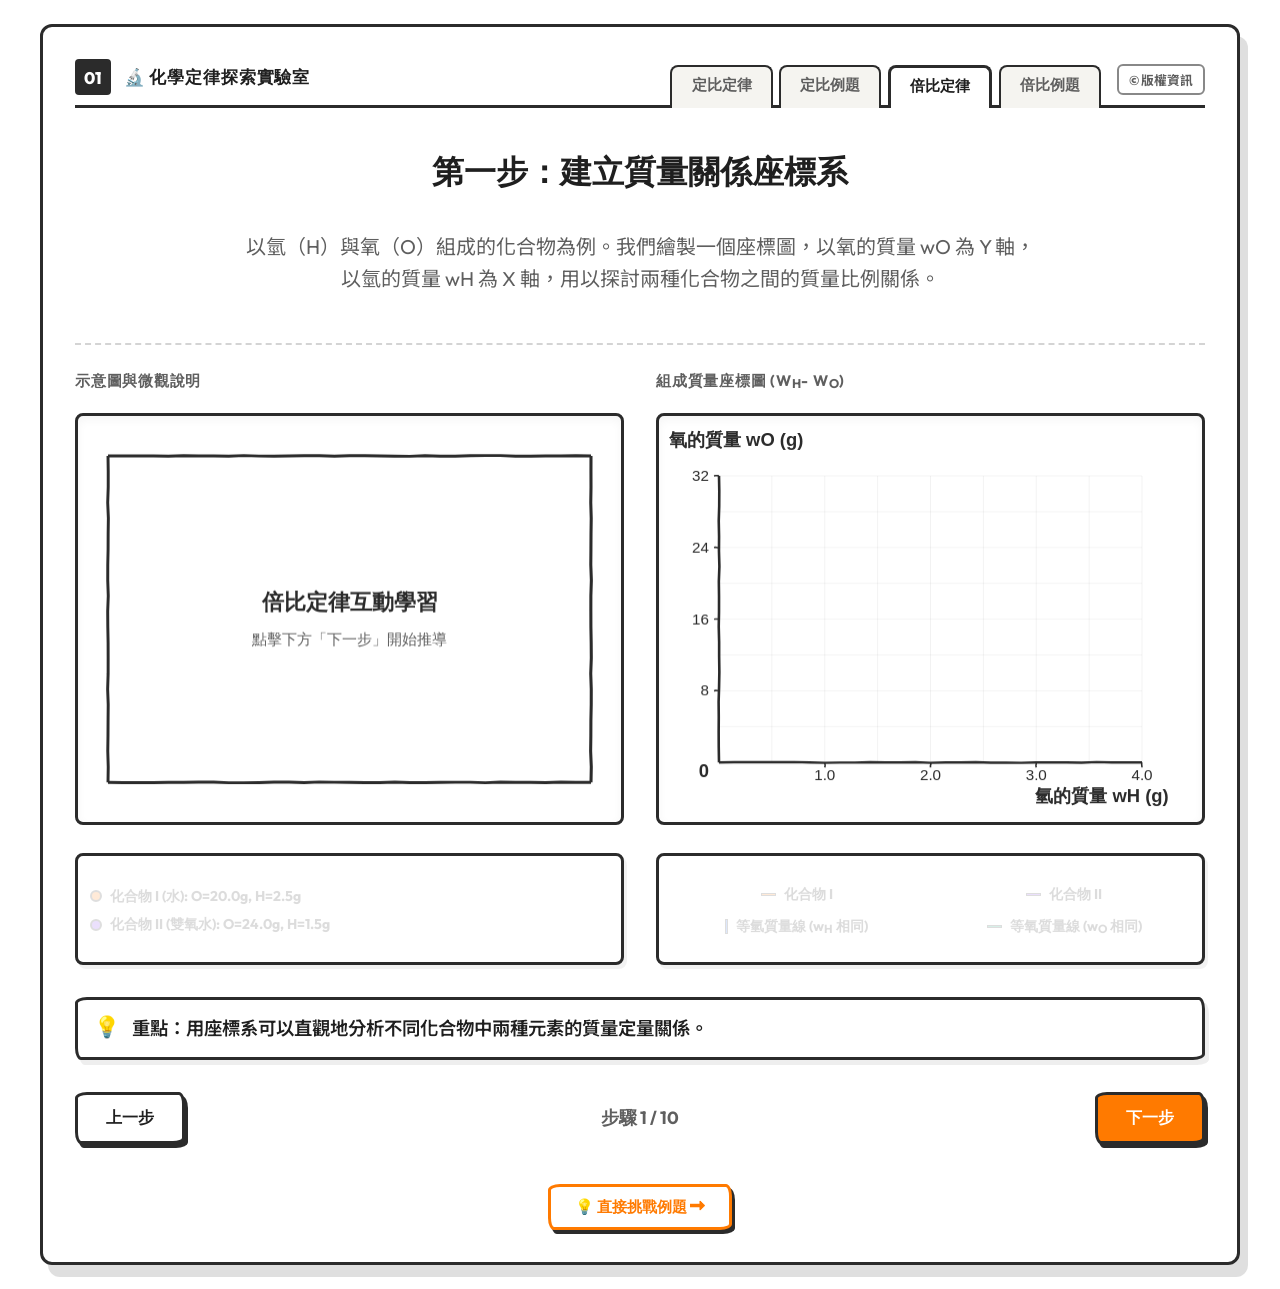
==== multiple_proportions.html @ a300436f "perf: restore deterministic asset caching" ====
<!DOCTYPE html>
<html lang="zh-TW">
<head>
    <meta charset="UTF-8">
    <meta name="viewport" content="width=device-width, initial-scale=1.0">
    <title>倍比定律互動動畫 - 3B1B 風格</title>
    <!-- Google Fonts -->
    <link rel="preconnect" href="https://fonts.googleapis.com">
    <link rel="preconnect" href="https://fonts.gstatic.com" crossorigin>
    <link href="https://fonts.googleapis.com/css2?family=EB+Garamond:ital,wght@0,400..800;1,400..800&family=Noto+Sans+TC:wght@300;400;500;700&family=Outfit:wght@300;400;600;700&display=swap" rel="stylesheet">
    <link rel="stylesheet" href="style.css?v=20260716_03">
    <style>
        /* Force body to prevent horizontal scrollbars and ensure centering */
        body {
            overflow-x: hidden !important;
        }
        /* Force asymmetrical wobbly borders to be perfectly symmetric and centered */
        .app-container {
            border-radius: 12px !important;
            margin: 0 auto !important;
        }
        /* Lock description card height footprint to prevent vertical layout shifts */
        .info-card p {
            min-height: 120px !important;
            display: flex !important;
            align-items: center !important;
            justify-content: center !important;
        }
        /* Force panels to be mathematically symmetric and equal in width/height */
        .animation-container {
            display: grid !important;
            grid-template-columns: calc(50% - 1rem) calc(50% - 1rem) !important;
            gap: 2rem !important;
            align-items: stretch !important;
        }
        @media (max-width: 1024px) {
            .animation-container {
                grid-template-columns: 1fr !important;
                gap: 1.5rem !important;
            }
        }
        /* Align content columns vertically with pixel-perfect bottom alignment */
        .panel-box {
            display: grid !important;
            grid-template-rows: auto 1fr auto !important;
            gap: 0.75rem !important;
            height: auto !important;
            min-width: 0 !important;
            min-height: 0 !important;
        }
        /* Prevent sub/sup tags from stretching the line-height of the panel labels */
        sub, sup {
            line-height: 0 !important;
            position: relative !important;
            vertical-align: baseline !important;
        }
        sub {
            bottom: -0.2em !important;
        }
        /* Lock panel-label heights to eliminate any sub-pixel misalignment from script subscripts */
        .panel-label {
            height: 24px !important;
            line-height: 24px !important;
            margin: 0 0 0.5rem 0 !important;
            padding: 0 !important;
            display: flex !important;
            align-items: center !important;
        }
        /* Ensure the canvas wrappers stretch exactly to their allocated grid heights */
        .canvas-wrapper {
            border-radius: 8px !important;
            height: auto !important;
            aspect-ratio: 4 / 3 !important;
            box-sizing: border-box !important;
        }
        .graph-legend-html {
            min-height: 112px !important;
            height: auto !important;
            box-sizing: border-box !important;
            align-content: center !important;
            border-radius: 8px !important;
            font-size: 0.88rem !important;
        }
    </style>
</head>
<body>
    <div class="app-container">
        <!-- SOIL style page number and course header -->
        <div class="soil-header">
            <div style="display: flex; align-items: center; gap: 0.8rem; padding-bottom: 0.6rem;">
                <div class="soil-page-num" id="soil-page-num">01</div>
                <div class="soil-section-info">
                    <span class="soil-course-label" style="font-size: 1.05rem; color: #1f1f1f; font-weight: 800;">🔬 化學定律探索實驗室</span>
                </div>
            </div>
            <div style="display: flex; align-items: flex-end; gap: 1rem;">
                <div class="soil-tabs">
                    <a href="index.html" class="soil-tab-btn">定比定律</a>
                    <a href="quiz.html?quiz=1&sub=1" class="soil-tab-btn">定比例題</a>
                    <a href="multiple_proportions.html" class="soil-tab-btn active">倍比定律</a>
                    <a href="multiple_proportions_explain.html?from=tab" class="soil-tab-btn">倍比例題</a>
                </div>
                <button onclick="showCopyrightModal()" style="cursor: pointer; border: 2px solid #888888; color: #5f5f5f; background: none; padding: 4px 10px; font-size: 0.8rem; border-radius: 6px; margin-bottom: 0.6rem; font-weight: bold; font-family: inherit;">© 版權資訊</button>
            </div>
        </div>

        <!-- Explanatory Header Area -->
        <div class="info-card">
            <h1 id="step-title">倍比定律探討</h1>
            <p id="step-desc">請點擊下方「下一步」開始探索化學中神奇的比例律。</p>
        </div>

        <!-- Two Canvas panels side by side -->
        <div class="animation-container">
            <!-- Left panel: chemical reaction animation / visual explanation -->
            <div class="panel-box left-panel">
                <div class="panel-label">示意圖與微觀說明</div>
                <div class="canvas-wrapper">
                    <canvas id="flaskCanvas"></canvas>
                </div>
                <div class="graph-legend-html" style="display: flex; flex-direction: column; align-items: flex-start; gap: 0.6rem; justify-content: center;">
                    <div class="legend-item" id="left-legend-item-1" style="white-space: nowrap;">
                        <span class="legend-dot" style="background-color: #ff7a00;"></span>
                        <span>化合物 I (水): O=20.0g, H=2.5g</span>
                    </div>
                    <div class="legend-item" id="left-legend-item-2" style="white-space: nowrap;">
                        <span class="legend-dot" style="background-color: #7c3aed;"></span>
                        <span>化合物 II (雙氧水): O=24.0g, H=1.5g</span>
                    </div>
                </div>
            </div>

            <!-- Right panel: math chart coordinate graph -->
            <div class="panel-box right-panel">
                <div class="panel-label">組成質量座標圖 (w<sub>H</sub> - w<sub>O</sub>)</div>
                <div class="canvas-wrapper">
                    <canvas id="graphCanvas"></canvas>
                </div>
                <div class="graph-legend-html">
                    <div class="legend-item" id="legend-item-1">
                        <span class="legend-line" style="background-color: #ff7a00; height: 3px; width: 15px; border-radius: 0;"></span>
                        <span>化合物 I</span>
                    </div>
                    <div class="legend-item" id="legend-item-2">
                        <span class="legend-line" style="background-color: #7c3aed; height: 3px; width: 15px; border-radius: 0;"></span>
                        <span>化合物 II</span>
                    </div>
                    <div class="legend-item" id="legend-item-3">
                        <span class="legend-line" style="background-color: #2563eb; height: 15px; width: 3px; border-radius: 0; transform: rotate(0deg);"></span>
                        <span>等氫質量線 (w<sub>H</sub> 相同)</span>
                    </div>
                    <div class="legend-item" id="legend-item-4">
                        <span class="legend-line" style="background-color: #059669; height: 3px; width: 15px; border-radius: 0;"></span>
                        <span>等氧質量線 (w<sub>O</sub> 相同)</span>
                    </div>
                </div>
            </div>
        </div>

        <!-- SOIL takeaway box -->
        <div class="soil-takeaway-box" id="soil-takeaway-box">
            <span class="takeaway-icon">💡</span>
            <span class="takeaway-text" id="takeaway-text">重點：利用座標系可以直觀地分析兩種元素之間的質量定量關係。</span>
        </div>

        <!-- Navigation controller -->
        <div class="nav-control-bar">
            <button class="nav-btn" id="btn-back" onclick="prevStep()">上一步</button>
            <div class="step-indicator" id="step-indicator">步驟 1 / 14</div>
            <button class="nav-btn btn-primary" id="btn-next" onclick="nextStep()">下一步</button>
        </div>

        <!-- Jump to quiz button -->
        <div style="display: flex; justify-content: center; margin-top: 1rem; width: 100%;">
            <a href="multiple_proportions_explain.html" class="nav-btn" style="text-decoration: none; border-color: #ff7a00; color: #ff7a00; font-weight: bold; width: auto; font-size: 0.95rem; padding: 0.6rem 1.5rem; background: #ffffff;">💡 直接挑戰例題 ➡</a>
        </div>
    </div>

    <script src="multiple_proportions.js?v=20260715_02"></script>

    <!-- 版權 Modal -->
    <div id="copyrightModal" style="display: none; position: fixed; top: 0; left: 0; width: 100%; height: 100%; background: rgba(0, 0, 0, 0.4); backdrop-filter: blur(4px); z-index: 9999; justify-content: center; align-items: center; padding: 1.5rem;">
        <div style="background: #ffffff; border: 3px solid #2b2b2b; border-radius: 16px; max-width: 550px; width: 100%; box-shadow: 6px 8px 0px rgba(43, 43, 43, 0.15); display: flex; flex-direction: column; overflow: hidden; font-family: 'Outfit', 'Noto Sans TC', sans-serif; animation: modalFadeIn 0.3s ease;">
            <!-- Modal Header -->
            <div style="background: #f9fafb; border-bottom: 2.5px solid #2b2b2b; padding: 1.2rem 1.5rem; display: flex; justify-content: space-between; align-items: center;">
                <strong style="font-size: 1.2rem; color: #1f1f1f; font-weight: bold;">版權與使用限制</strong>
                <button onclick="closeCopyrightModal()" style="background: none; border: none; font-size: 1.5rem; font-weight: bold; cursor: pointer; color: #5f5f5f; transition: color 0.2s;" onmouseover="this.style.color='#ef4444'" onmouseout="this.style.color='#5f5f5f'">&times;</button>
            </div>
            <!-- Modal Body -->
            <div style="padding: 1.5rem; max-height: 70vh; overflow-y: auto; line-height: 1.6; color: #374151; font-size: 0.95rem; text-align: left;">
                <h4 style="margin-top: 0; margin-bottom: 0.5rem; color: #1f1f1f; font-weight: bold;">關於本工具</h4>
                <p style="margin-bottom: 0.8rem; color: #5f5f5f;"><strong>化學基本定律虛擬實驗室 (Chemical Laws Virtual Lab)</strong> 由 <strong>超狂阿明 <img src="assets/logo.png" alt="logo" style="height: 20px; vertical-align: middle; margin-left: 3px; margin-right: 3px;">(CrazyRM)</strong> 開發與維護。</p>
                <p style="margin-bottom: 1.2rem; color: #5f5f5f;">🚀 <strong>更多互動模擬</strong>：歡迎探索超狂阿明開發的其他化學、理科科學互動模擬實驗室與專案。直通網址：<a href="https://bit.ly/crazyrm" target="_blank" style="color: #0284c7; text-decoration: none; font-weight: 500;">bit.ly/crazyrm</a></p>
                
                <h4 style="margin-bottom: 0.5rem; color: #1f1f1f; font-weight: bold;">版權與使用限制</h4>
                <p style="margin-bottom: 1rem; color: #5f5f5f;">© 2026 超狂阿明 <img src="assets/logo.png" alt="logo" style="height: 16px; vertical-align: middle; margin-left: 2px; margin-right: 2px;"> (CrazyRM)。本應用程式、介面設計、程式邏輯、教學內容與產出格式，除另有明確標示外，均保留所有權利。</p>
                <p style="margin-bottom: 1.2rem; color: #5f5f5f;">本工具提供教學、展示、研究與個人學習用途。未經作者書面同意，請勿重製、散布、改作、反向工程、移除作者資訊，或將本工具及其衍生內容用於商業服務、收費課程、出版品、機構部署或其他營利用途。</p>
                <p style="margin-bottom: 1.2rem; color: #5f5f5f;">若需商業授權、客製化開發、校園或機構導入，請先聯絡作者取得授權。</p>
                
                <h4 style="margin-bottom: 0.5rem; color: #1f1f1f; font-weight: bold;">聯絡與支持</h4>
                <ul style="list-style: none; padding-left: 0; margin-bottom: 0; color: #5f5f5f;">
                    <li style="margin-bottom: 0.4rem;">💬 <strong>Line 社群</strong>：<a href="https://bit.ly/crazyrmline" target="_blank" style="color: #0284c7; text-decoration: none; font-weight: 500;">https://bit.ly/crazyrmline</a></li>
                    <li style="margin-bottom: 0.4rem;">☕ <strong>Portaly 支持作者</strong>：<a href="https://portaly.cc/CrazyRM/support" target="_blank" style="color: #0284c7; text-decoration: none; font-weight: 500;">https://portaly.cc/CrazyRM/support</a></li>
                    <li style="margin-bottom: 0.4rem;">✉️ <strong>Email</strong>：<a href="mailto:crazyrm01@gmail.com" style="color: #0284c7; text-decoration: none; font-weight: 500;">crazyrm01@gmail.com</a></li>
                </ul>
            </div>
            <!-- Modal Footer -->
            <div style="background: #f9fafb; border-top: 1.5px dashed rgba(43,43,43,0.15); padding: 1rem 1.5rem; display: flex; justify-content: flex-end;">
                <button onclick="closeCopyrightModal()" style="background: #ffffff; border: 2px solid #2b2b2b; border-radius: 8px; padding: 0.5rem 1.2rem; font-family: inherit; font-weight: bold; cursor: pointer; transition: all 0.2s; box-shadow: 2px 2px 0px #2b2b2b;" onmouseover="this.style.transform='translate(-1px, -1px)'; this.style.boxShadow='3px 3px 0px #2b2b2b'" onmouseout="this.style.transform='none'; this.style.boxShadow='2px 2px 0px #2b2b2b'">關閉</button>
            </div>
        </div>
    </div>

    <style>
    @keyframes modalFadeIn {
        from { opacity: 0; transform: scale(0.95); }
        to { opacity: 1; transform: scale(1); }
    }
    </style>

    <script>
    function showCopyrightModal() {
        document.getElementById('copyrightModal').style.display = 'flex';
    }
    function closeCopyrightModal() {
        document.getElementById('copyrightModal').style.display = 'none';
    }
    // 點擊背景可關閉
    window.addEventListener('click', function(e) {
        const modal = document.getElementById('copyrightModal');
        if (modal && e.target === modal) {
            closeCopyrightModal();
        }
    });
    </script>
</body>
</html>
---- style.css ----
/* Theme Config - Light theme, EB Garamond serif font for math */
:root {
    --bg-color: #ffffff;         /* White */
    --panel-bg: rgba(255, 255, 255, 0.85);
    --border-color: #2b2b2b;     /* Charcoal gray */
    --text-primary: #1f1f1f;
    --text-secondary: #5f5f5f;
    
    --color-orange: #ff7a00;
    --color-gray-light: #cccccc;
    --color-gray-medium: #888888;
    --color-gray-dark: #444444;
    
    --font-heading: 'Outfit', sans-serif;
    --font-math: 'Outfit', 'Noto Sans TC', sans-serif;
    --font-ui: 'Outfit', 'Noto Sans TC', sans-serif;
}

* {
    box-sizing: border-box;
    margin: 0;
    padding: 0;
}

body {
    background-color: var(--bg-color);
    color: var(--text-primary);
    font-family: var(--font-ui);
    min-height: 100vh;
    display: flex;
    justify-content: center;
    align-items: flex-start;
    padding: 1.5rem;
}

/* Main Outer Container */
.app-container {
    width: 100%;
    max-width: 1200px;
    margin: 0 auto;
    background: var(--panel-bg);
    /* Hand-drawn sketchy border effect */
    border: 3px solid var(--border-color);
    border-radius: 255px 15px 225px 15px/15px 225px 15px 255px;
    box-shadow: 8px 12px 0px rgba(43, 43, 43, 0.15);
    padding: 2rem;
    display: flex;
    flex-direction: column;
    gap: 1.5rem;
}

/* Info & Script Cards */
.info-card {
    text-align: center;
    border-bottom: 2px dashed rgba(43, 43, 43, 0.2);
    padding-bottom: 1.25rem;
}

.info-card h1 {
    font-family: var(--font-heading);
    font-size: 2rem;
    font-weight: 800;
    color: var(--text-primary);
    margin-bottom: 0.5rem;
}

.info-card p {
    font-family: var(--font-math);
    font-size: 1.25rem;
    color: var(--text-secondary);
    line-height: 1.6;
    max-width: 800px;
    margin: 0 auto;
    min-height: 50px; /* Prevent layout shift during text changes */
}

/* Mass values display board */
.mass-board {
    display: flex;
    justify-content: center;
    flex-wrap: wrap;
    gap: 1.5rem;
    margin-top: 1rem;
    font-family: var(--font-math);
    font-size: 1.1rem;
    font-weight: 600;
    transition: opacity 0.5s ease;
}

.mass-item {
    border: 2px solid var(--border-color);
    border-radius: 12px 4px 10px 4px/4px 10px 4px 12px;
    padding: 0.4rem 0.8rem;
    background: #ffffff;
}

.text-coral { color: var(--text-primary); border-color: var(--color-gray-light); }
.text-teal { color: var(--text-primary); border-color: var(--color-gray-medium); }
.text-gold { color: var(--text-primary); border-color: var(--color-gray-dark); }

.mass-item.active {
    color: var(--color-orange) !important;
    border-color: var(--color-orange) !important;
    box-shadow: 0px 0px 8px rgba(255, 122, 0, 0.25);
}

/* Animation panels layout */
.animation-container {
    display: grid;
    grid-template-columns: 1fr 1fr;
    gap: 2rem;
}

@media (max-width: 1024px) {
    .animation-container {
        grid-template-columns: 1fr;
    }
}

.panel-box {
    display: flex;
    flex-direction: column;
    gap: 0.75rem;
    min-width: 0;
    min-height: 0;
}

.panel-label {
    font-family: var(--font-heading);
    font-size: 0.95rem;
    font-weight: 700;
    color: var(--text-secondary);
    text-transform: uppercase;
    letter-spacing: 0.05em;
}

.canvas-wrapper {
    width: 100%;
    aspect-ratio: 4 / 3;
    border: 3px solid var(--border-color);
    border-radius: 20px 10px 25px 8px/8px 25px 10px 20px;
    overflow: hidden;
    background: #ffffff;
    box-shadow: inset 0px 4px 10px rgba(0, 0, 0, 0.04);
}

.graph-legend-html {
    display: grid;
    grid-template-columns: 1fr 1fr;
    justify-items: center;
    gap: 0.8rem 1rem;
    margin-top: 1rem;
    padding: 0.75rem;
    border: 3px solid var(--border-color);
    border-radius: 12px 6px 12px 6px/6px 12px 6px 12px;
    background: #ffffff;
    font-family: var(--font-heading);
    font-size: 0.95rem;
    font-weight: 700;
    box-shadow: 3px 4px 0px rgba(0, 0, 0, 0.05);
    min-height: 112px;
}

.legend-item {
    display: flex;
    align-items: center;
    gap: 0.5rem;
    opacity: 0.15;
    transition: opacity 0.4s cubic-bezier(0.16, 1, 0.3, 1), transform 0.4s cubic-bezier(0.16, 1, 0.3, 1);
    transform: translateY(2px);
}

.legend-item.visible {
    opacity: 1;
    transform: translateY(0);
}

.legend-dot {
    display: inline-block;
    width: 12px;
    height: 12px;
    border-radius: 50%;
    border: 2px solid var(--border-color);
    flex-shrink: 0;
}

.legend-line {
    display: inline-block;
    width: 22px;
    height: 5px;
    border-radius: 2px;
    border: 1.5px solid var(--border-color);
    flex-shrink: 0;
}

canvas {
    max-width: 100%;
    max-height: 100%;
    display: block;
}

/* Nav controller buttons */
.nav-control-bar {
    display: flex;
    justify-content: space-between;
    align-items: center;
    margin-top: 0.5rem;
}

.nav-btn {
    display: inline-flex;
    align-items: center;
    justify-content: center;
    background: #ffffff;
    border: 3px solid var(--border-color);
    border-radius: 12px 6px 12px 6px/6px 12px 6px 12px;
    padding: 0.75rem 1.75rem;
    font-family: var(--font-heading);
    font-size: 1rem;
    font-weight: 700;
    color: var(--text-primary);
    cursor: pointer;
    box-shadow: 3px 4px 0px var(--border-color);
    transition: all 0.2s ease;
}

.nav-btn:hover {
    transform: translate(-1px, -2px);
    box-shadow: 4px 6px 0px var(--border-color);
}

.nav-btn:active {
    transform: translate(2px, 2px);
    box-shadow: 0px 0px 0px var(--border-color);
}

.nav-btn:disabled {
    opacity: 0.4;
    cursor: not-allowed;
    transform: none;
    box-shadow: 2px 2px 0px var(--border-color);
}

}

.nav-btn.highlight-btn {
    background: #ff7a00 !important;
    color: #ffffff !important;
    border-color: #2b2b2b !important;
    box-shadow: 3px 4px 0px #2b2b2b !important;
    animation: buttonWiggle 2.5s infinite ease-in-out;
}

.nav-btn.highlight-btn:hover {
    background: #e66e00 !important;
    transform: translate(-1px, -2px) !important;
    box-shadow: 4px 6px 0px #2b2b2b !important;
    animation: none !important;
}

@keyframes buttonWiggle {
    0%, 90%, 100% {
        transform: rotate(0deg) scale(1);
    }
    92% {
        transform: rotate(-3deg) scale(1.02);
    }
    94% {
        transform: rotate(3deg) scale(1.02);
    }
    96% {
        transform: rotate(-2deg) scale(1.02);
    }
    98% {
        transform: rotate(2deg) scale(1.02);
    }
}

.btn-primary {
    background: var(--color-orange);
    color: #ffffff;
    border-color: var(--border-color);
    box-shadow: 3px 4px 0px var(--border-color);
}

.btn-primary:hover {
    background: #e06c00;
    box-shadow: 4px 6px 0px var(--border-color);
}

.step-indicator {
    font-family: var(--font-heading);
    font-weight: 700;
    font-size: 1.1rem;
    color: var(--text-secondary);
}

/* Animation utilities */
.hidden {
    opacity: 0;
    pointer-events: none;
}

/* SOIL Layout Styles */
.soil-header {
    display: flex;
    align-items: flex-end; /* 底部對齊以與 tab 咬合 */
    justify-content: space-between;
    width: 100%;
    border-bottom: 3px solid var(--border-color);
    padding-bottom: 0px;
    margin-bottom: 1.2rem;
    align-self: stretch;
}

/* SOIL Tabs & Tab Buttons */
.soil-tabs {
    display: flex;
    gap: 0.4rem;
    position: relative;
    bottom: -3px; /* 貼齊底部線 */
    z-index: 5;
}

.soil-tab-btn {
    text-decoration: none !important;
    font-family: var(--font-heading);
    font-weight: 700;
    font-size: 0.95rem;
    padding: 0.5rem 1.2rem;
    border: 2px solid var(--border-color);
    border-bottom: none;
    background: #f5f4f0;
    color: var(--text-secondary);
    border-radius: 8px 8px 0 0;
    transition: all 0.15s ease;
    cursor: pointer;
    white-space: nowrap;
}

.soil-tab-btn:hover {
    background: #ffffff !important;
    color: var(--text-primary) !important;
    text-decoration: none !important;
}

.soil-tab-btn.active {
    background: #ffffff !important;
    color: var(--text-primary) !important;
    text-decoration: none !important;
    border-width: 3px;
    border-color: var(--border-color);
    padding-bottom: calc(0.5rem + 3px); /* 覆蓋下方的邊框線 */
    z-index: 10;
}

.soil-page-num {
    background-color: var(--border-color);
    color: #ffffff;
    font-family: var(--font-heading);
    font-size: 1.05rem; /* 微調字型大小，讓中文不擁擠 */
    font-weight: 800;
    min-width: 2.25rem; /* 改為 min-width 自適應 */
    height: 2.25rem;
    padding: 0 0.5rem; /* 加 padding，兩字中文時向兩邊拉伸 */
    display: flex;
    align-items: center;
    justify-content: center;
    border-radius: 4px;
    white-space: nowrap; /* 防止折行 */
}

.soil-section-info {
    display: flex;
    flex-direction: column;
    gap: 0.1rem;
}

.soil-course-label {
    font-family: var(--font-heading);
    font-size: 0.9rem;
    font-weight: 700;
    color: var(--text-secondary);
    letter-spacing: 0.05em;
}

.soil-orange-line {
    width: 2.5rem;
    height: 3px;
    background-color: var(--color-orange);
    border-radius: 2px;
}

.soil-takeaway-box {
    display: flex;
    align-items: flex-start;
    gap: 0.75rem;
    border: 3px solid var(--border-color);
    border-radius: 12px 6px 12px 6px/6px 12px 6px 12px;
    padding: 1rem;
    background: #ffffff;
    font-family: var(--font-math);
    font-size: 1.15rem;
    font-weight: 600;
    color: var(--text-primary);
    box-shadow: 4px 5px 0px rgba(43, 43, 43, 0.08);
    transition: all 0.3s ease;
    margin-top: 0.5rem;
}

.takeaway-icon {
    font-size: 1.3rem;
    line-height: 1;
}

.takeaway-text {
    line-height: 1.4;
}

/* Page Navigation Link */
.nav-page-link {
    margin-left: auto;
    font-family: var(--font-heading);
    font-size: 0.95rem;
    font-weight: 700;
    color: var(--color-orange);
    text-decoration: none;
    border: 2px solid var(--border-color);
    padding: 0.4rem 0.8rem;
    border-radius: 8px;
    background: #ffffff;
    box-shadow: 2px 2px 0px rgba(0, 0, 0, 0.15);
    transition: all 0.2s ease;
}
.nav-page-link:hover {
    background: var(--bg-color);
    transform: translate(-1px, -1px);
    box-shadow: 3px 3px 0px rgba(0, 0, 0, 0.15);
}

@media (max-width: 1024px) {
    .panel-box {
        height: auto !important;
    }
    
    /* 頁面 Header RWD 自動調整，避免與右側按鈕擠壓 */
    .soil-header {
        flex-direction: column;
        align-items: flex-start;
        gap: 0.8rem;
        width: 100%;
    }
    
    .soil-header > div:last-child {
        margin-left: 0 !important;
        width: 100%;
        flex-wrap: wrap; /* 窄螢幕下自動換行 */
        justify-content: flex-start;
        gap: 0.5rem;
    }

    .nav-page-link, .soil-header button {
        margin-left: 0 !important;
    }
}

@media (max-width: 480px) {
    body {
        padding: 0.5rem; /* 減少 body padding，擴展可用空間 */
    }
    
    .app-container {
        padding: 1rem; /* 減小容器 padding，防止手機超模 */
        border-radius: 12px;
        gap: 1rem;
    }

    .info-card h1 {
        font-size: 1.5rem; /* 手機端標題微調小 */
    }
    
    .info-card p {
        font-size: 1.05rem;
    }
    
    .nav-btn {
        padding: 0.6rem 1.2rem;
        font-size: 0.9rem;
    }
}
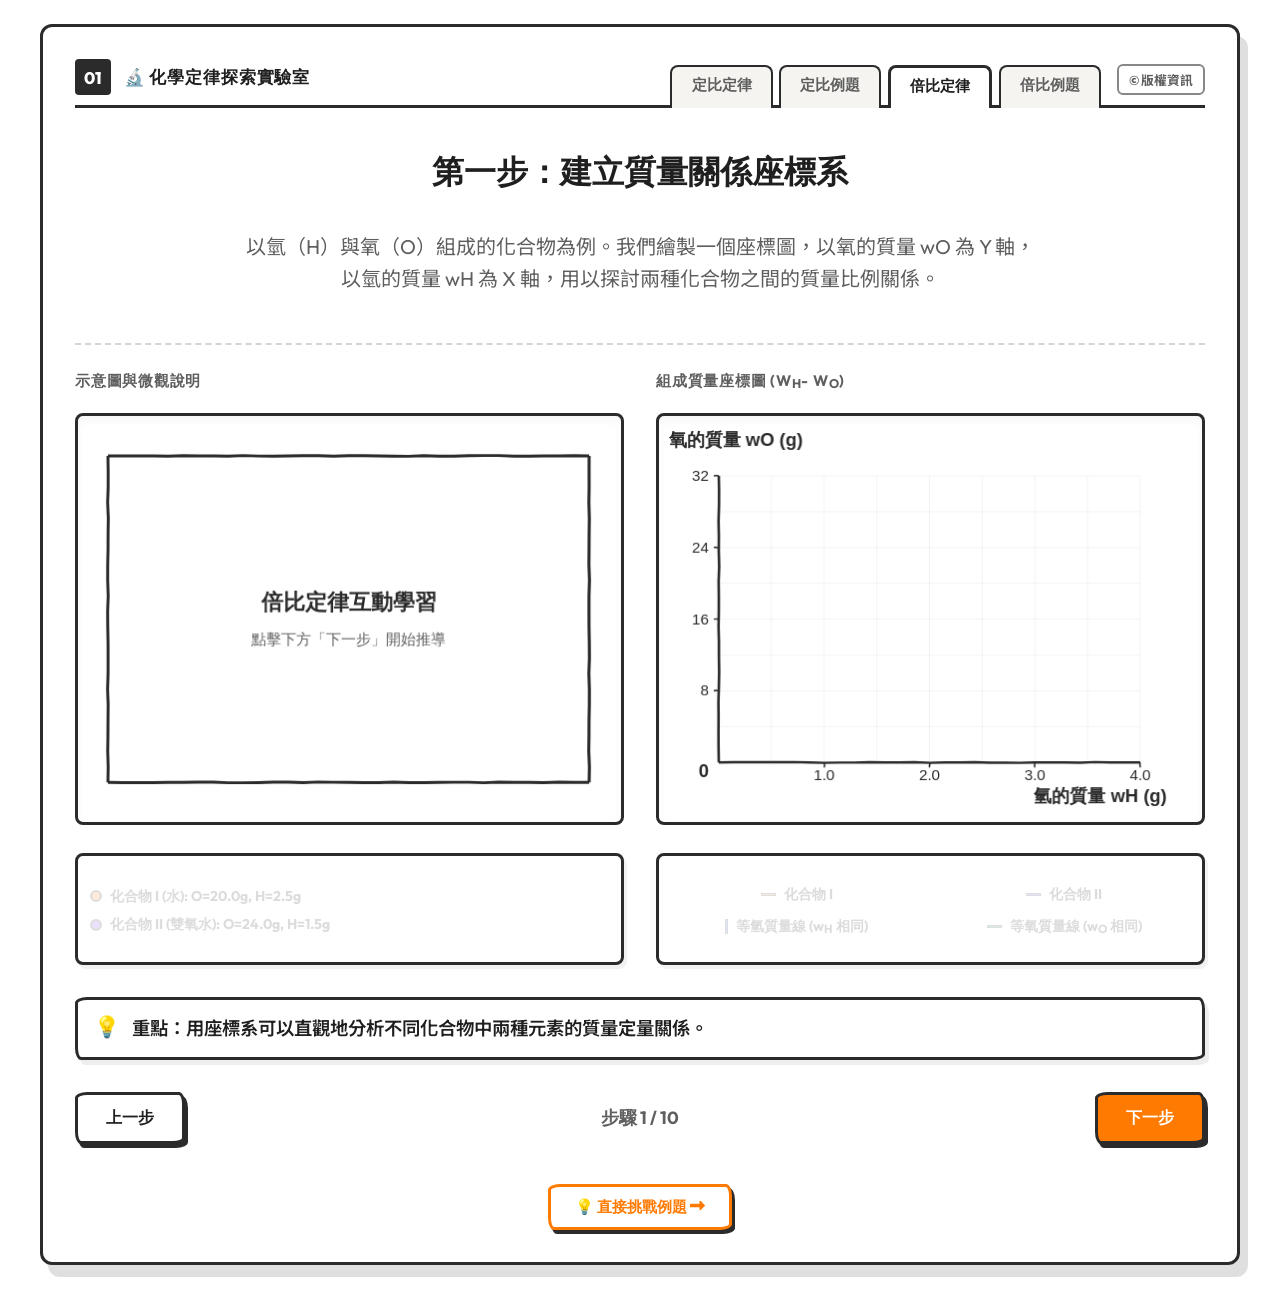
==== commit 791d7a3b: "fix: add compact mobile canvas layouts" ====
--- a/multiple_proportions.html
+++ b/multiple_proportions.html
@@ -81,6 +81,15 @@
             border-radius: 8px !important;
             font-size: 0.88rem !important;
         }
+        @media (max-width: 480px) {
+            .canvas-wrapper {
+                aspect-ratio: 1 / 1 !important;
+            }
+            .canvas-wrapper canvas {
+                width: 100% !important;
+                height: auto !important;
+            }
+        }
     </style>
 </head>
 <body>
@@ -176,7 +185,8 @@
         </div>
     </div>
 
-    <script src="multiple_proportions.js?v=20260715_02"></script>
+    <script src="canvas-responsive.js?v=20260717_01"></script>
+    <script src="multiple_proportions.js?v=20260717_01"></script>
 
     <!-- 版權 Modal -->
     <div id="copyrightModal" style="display: none; position: fixed; top: 0; left: 0; width: 100%; height: 100%; background: rgba(0, 0, 0, 0.4); backdrop-filter: blur(4px); z-index: 9999; justify-content: center; align-items: center; padding: 1.5rem;">
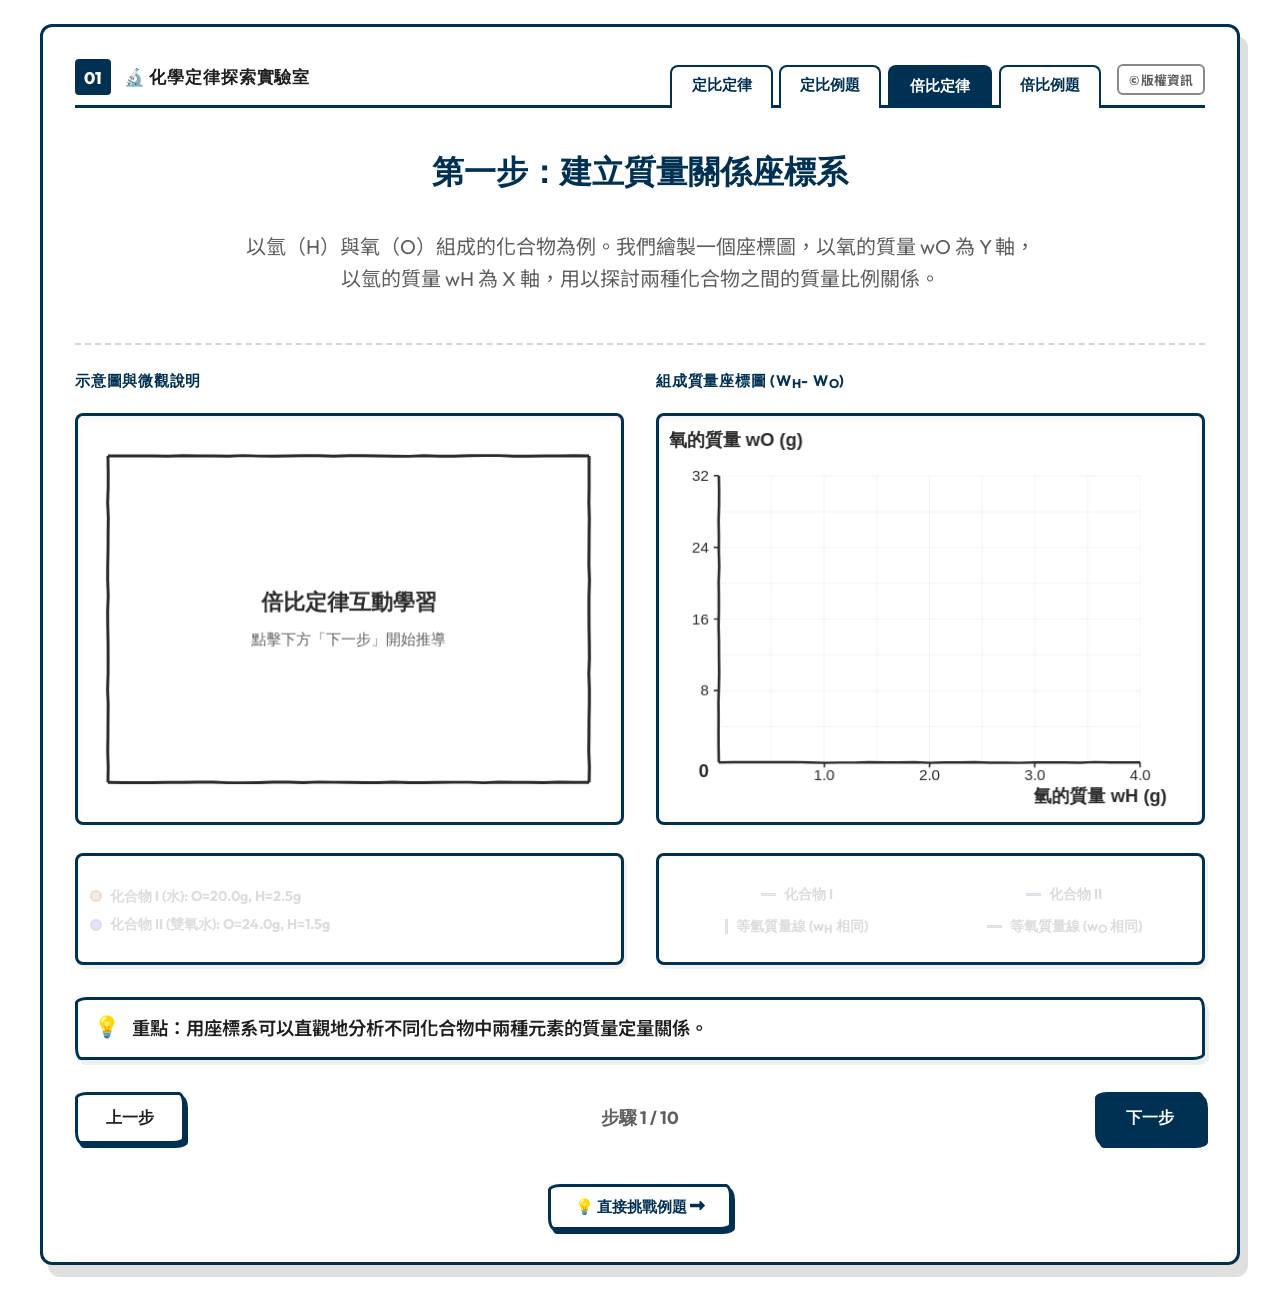
==== commit 49bdd70e: "feat: apply Prussian blue to interface controls" ====
--- a/multiple_proportions.html
+++ b/multiple_proportions.html
@@ -8,7 +8,7 @@
     <link rel="preconnect" href="https://fonts.googleapis.com">
     <link rel="preconnect" href="https://fonts.gstatic.com" crossorigin>
     <link href="https://fonts.googleapis.com/css2?family=EB+Garamond:ital,wght@0,400..800;1,400..800&family=Noto+Sans+TC:wght@300;400;500;700&family=Outfit:wght@300;400;600;700&display=swap" rel="stylesheet">
-    <link rel="stylesheet" href="style.css?v=20260716_03">
+    <link rel="stylesheet" href="style.css?v=20260718_02">
     <style>
         /* Force body to prevent horizontal scrollbars and ensure centering */
         body {
@@ -29,11 +29,11 @@
         /* Force panels to be mathematically symmetric and equal in width/height */
         .animation-container {
             display: grid !important;
-            grid-template-columns: calc(50% - 1rem) calc(50% - 1rem) !important;
+            grid-template-columns: minmax(0, 1fr) minmax(0, 1fr) !important;
             gap: 2rem !important;
             align-items: stretch !important;
         }
-        @media (max-width: 1024px) {
+        @media (max-width: 820px) {
             .animation-container {
                 grid-template-columns: 1fr !important;
                 gap: 1.5rem !important;
@@ -115,8 +115,8 @@
 
         <!-- Explanatory Header Area -->
         <div class="info-card">
-            <h1 id="step-title">倍比定律探討</h1>
-            <p id="step-desc">請點擊下方「下一步」開始探索化學中神奇的比例律。</p>
+            <h1 id="step-title">第一步：建立質量關係座標系</h1>
+            <p id="step-desc">以氫（H）與氧（O）組成的化合物為例。我們繪製一個座標圖，以氧的質量 wO 為 Y 軸，以氫的質量 wH 為 X 軸，用以探討兩種化合物之間的質量比例關係。</p>
         </div>
 
         <!-- Two Canvas panels side by side -->
@@ -181,12 +181,12 @@
 
         <!-- Jump to quiz button -->
         <div style="display: flex; justify-content: center; margin-top: 1rem; width: 100%;">
-            <a href="multiple_proportions_explain.html" class="nav-btn" style="text-decoration: none; border-color: #ff7a00; color: #ff7a00; font-weight: bold; width: auto; font-size: 0.95rem; padding: 0.6rem 1.5rem; background: #ffffff;">💡 直接挑戰例題 ➡</a>
+            <a href="multiple_proportions_explain.html" class="nav-btn" style="text-decoration: none; border-color: var(--theme-primary); color: var(--theme-primary); font-weight: bold; width: auto; font-size: 0.95rem; padding: 0.6rem 1.5rem; background: #ffffff;">💡 直接挑戰例題 ➡</a>
         </div>
     </div>
 
-    <script src="canvas-responsive.js?v=20260717_01"></script>
-    <script src="multiple_proportions.js?v=20260717_01"></script>
+    <script src="canvas-responsive.js?v=20260718_01"></script>
+    <script src="multiple_proportions.js?v=20260718_01"></script>
 
     <!-- 版權 Modal -->
     <div id="copyrightModal" style="display: none; position: fixed; top: 0; left: 0; width: 100%; height: 100%; background: rgba(0, 0, 0, 0.4); backdrop-filter: blur(4px); z-index: 9999; justify-content: center; align-items: center; padding: 1.5rem;">
--- a/style.css
+++ b/style.css
@@ -1,16 +1,22 @@
 /* Theme Config - Light theme, EB Garamond serif font for math */
 :root {
-    --bg-color: #ffffff;         /* White */
+    --theme-primary: #003153;
+    --theme-primary-hover: #174a6b;
+    --theme-primary-soft: #eaf1f5;
+    --theme-on-primary: #ffffff;
+
+    --bg-color: #ffffff;
     --panel-bg: rgba(255, 255, 255, 0.85);
-    --border-color: #2b2b2b;     /* Charcoal gray */
+    --border-color: var(--theme-primary);
+    --border-neutral: #2b2b2b;
     --text-primary: #1f1f1f;
     --text-secondary: #5f5f5f;
-    
+
     --color-orange: #ff7a00;
     --color-gray-light: #cccccc;
     --color-gray-medium: #888888;
     --color-gray-dark: #444444;
-    
+
     --font-heading: 'Outfit', sans-serif;
     --font-math: 'Outfit', 'Noto Sans TC', sans-serif;
     --font-ui: 'Outfit', 'Noto Sans TC', sans-serif;
@@ -60,7 +66,7 @@
     font-family: var(--font-heading);
     font-size: 2rem;
     font-weight: 800;
-    color: var(--text-primary);
+    color: var(--theme-primary, #003153);
     margin-bottom: 0.5rem;
 }
 
@@ -99,9 +105,9 @@
 .text-gold { color: var(--text-primary); border-color: var(--color-gray-dark); }
 
 .mass-item.active {
-    color: var(--color-orange) !important;
-    border-color: var(--color-orange) !important;
-    box-shadow: 0px 0px 8px rgba(255, 122, 0, 0.25);
+    color: var(--theme-primary, #003153) !important;
+    border-color: var(--theme-primary, #003153) !important;
+    box-shadow: 0 0 8px rgba(0, 49, 83, 0.25);
 }
 
 /* Animation panels layout */
@@ -129,7 +135,7 @@
     font-family: var(--font-heading);
     font-size: 0.95rem;
     font-weight: 700;
-    color: var(--text-secondary);
+    color: var(--theme-primary, #003153);
     text-transform: uppercase;
     letter-spacing: 0.05em;
 }
@@ -180,7 +186,7 @@
     width: 12px;
     height: 12px;
     border-radius: 50%;
-    border: 2px solid var(--border-color);
+    border: 2px solid var(--border-neutral, #2b2b2b);
     flex-shrink: 0;
 }
 
@@ -189,7 +195,7 @@
     width: 22px;
     height: 5px;
     border-radius: 2px;
-    border: 1.5px solid var(--border-color);
+    border: 1.5px solid var(--border-neutral, #2b2b2b);
     flex-shrink: 0;
 }
 
@@ -238,21 +244,22 @@
     opacity: 0.4;
     cursor: not-allowed;
     transform: none;
-    box-shadow: 2px 2px 0px var(--border-color);
+    border-color: var(--border-neutral, #2b2b2b);
+    box-shadow: 2px 2px 0px var(--border-neutral, #2b2b2b);
 }
 
 }
 
 .nav-btn.highlight-btn {
-    background: #ff7a00 !important;
-    color: #ffffff !important;
+    background: var(--theme-primary, #003153) !important;
+    color: var(--theme-on-primary, #ffffff) !important;
     border-color: #2b2b2b !important;
     box-shadow: 3px 4px 0px #2b2b2b !important;
     animation: buttonWiggle 2.5s infinite ease-in-out;
 }
 
 .nav-btn.highlight-btn:hover {
-    background: #e66e00 !important;
+    background: var(--theme-primary-hover, #174a6b) !important;
     transform: translate(-1px, -2px) !important;
     box-shadow: 4px 6px 0px #2b2b2b !important;
     animation: none !important;
@@ -277,14 +284,14 @@
 }
 
 .btn-primary {
-    background: var(--color-orange);
-    color: #ffffff;
+    background: var(--theme-primary, #003153) !important;
+    color: var(--theme-on-primary, #ffffff) !important;
     border-color: var(--border-color);
     box-shadow: 3px 4px 0px var(--border-color);
 }
 
 .btn-primary:hover {
-    background: #e06c00;
+    background: var(--theme-primary-hover, #174a6b) !important;
     box-shadow: 4px 6px 0px var(--border-color);
 }
 
@@ -328,10 +335,10 @@
     font-weight: 700;
     font-size: 0.95rem;
     padding: 0.5rem 1.2rem;
-    border: 2px solid var(--border-color);
+    border: 2px solid var(--theme-primary, #003153);
     border-bottom: none;
-    background: #f5f4f0;
-    color: var(--text-secondary);
+    background: #ffffff;
+    color: var(--theme-primary, #003153);
     border-radius: 8px 8px 0 0;
     transition: all 0.15s ease;
     cursor: pointer;
@@ -339,23 +346,23 @@
 }
 
 .soil-tab-btn:hover {
-    background: #ffffff !important;
-    color: var(--text-primary) !important;
+    background: var(--theme-primary-soft, #eaf1f5) !important;
+    color: var(--theme-primary, #003153) !important;
     text-decoration: none !important;
 }
 
 .soil-tab-btn.active {
-    background: #ffffff !important;
-    color: var(--text-primary) !important;
+    background: var(--theme-primary, #003153) !important;
+    color: var(--theme-on-primary, #ffffff) !important;
     text-decoration: none !important;
     border-width: 3px;
-    border-color: var(--border-color);
+    border-color: var(--theme-primary, #003153);
     padding-bottom: calc(0.5rem + 3px); /* 覆蓋下方的邊框線 */
     z-index: 10;
 }
 
 .soil-page-num {
-    background-color: var(--border-color);
+    background-color: var(--theme-primary, #003153);
     color: #ffffff;
     font-family: var(--font-heading);
     font-size: 1.05rem; /* 微調字型大小，讓中文不擁擠 */
@@ -387,7 +394,7 @@
 .soil-orange-line {
     width: 2.5rem;
     height: 3px;
-    background-color: var(--color-orange);
+    background-color: var(--theme-primary, #003153);
     border-radius: 2px;
 }
 
@@ -423,9 +430,9 @@
     font-family: var(--font-heading);
     font-size: 0.95rem;
     font-weight: 700;
-    color: var(--color-orange);
+    color: var(--theme-primary, #003153);
     text-decoration: none;
-    border: 2px solid var(--border-color);
+    border: 2px solid var(--theme-primary, #003153);
     padding: 0.4rem 0.8rem;
     border-radius: 8px;
     background: #ffffff;
@@ -433,7 +440,7 @@
     transition: all 0.2s ease;
 }
 .nav-page-link:hover {
-    background: var(--bg-color);
+    background: var(--theme-primary-soft, #eaf1f5);
     transform: translate(-1px, -1px);
     box-shadow: 3px 3px 0px rgba(0, 0, 0, 0.15);
 }
@@ -475,6 +482,37 @@
         gap: 1rem;
     }
 
+    .soil-header > div:last-child {
+        display: grid !important;
+        grid-template-columns: minmax(0, 1fr);
+        width: 100%;
+    }
+
+    .soil-tabs {
+        display: grid;
+        grid-template-columns: repeat(2, minmax(0, 1fr));
+        width: 100%;
+        bottom: 0;
+    }
+
+    .soil-tab-btn {
+        min-width: 0;
+        padding: 0.55rem 0.5rem;
+        border-bottom: 2px solid var(--border-color);
+        border-radius: 8px;
+        text-align: center;
+    }
+
+    .soil-tab-btn.active {
+        padding: 0.55rem 0.5rem;
+        border-bottom: 3px solid var(--border-color);
+    }
+
+    .soil-header button {
+        justify-self: start;
+        margin-bottom: 0 !important;
+    }
+
     .info-card h1 {
         font-size: 1.5rem; /* 手機端標題微調小 */
     }
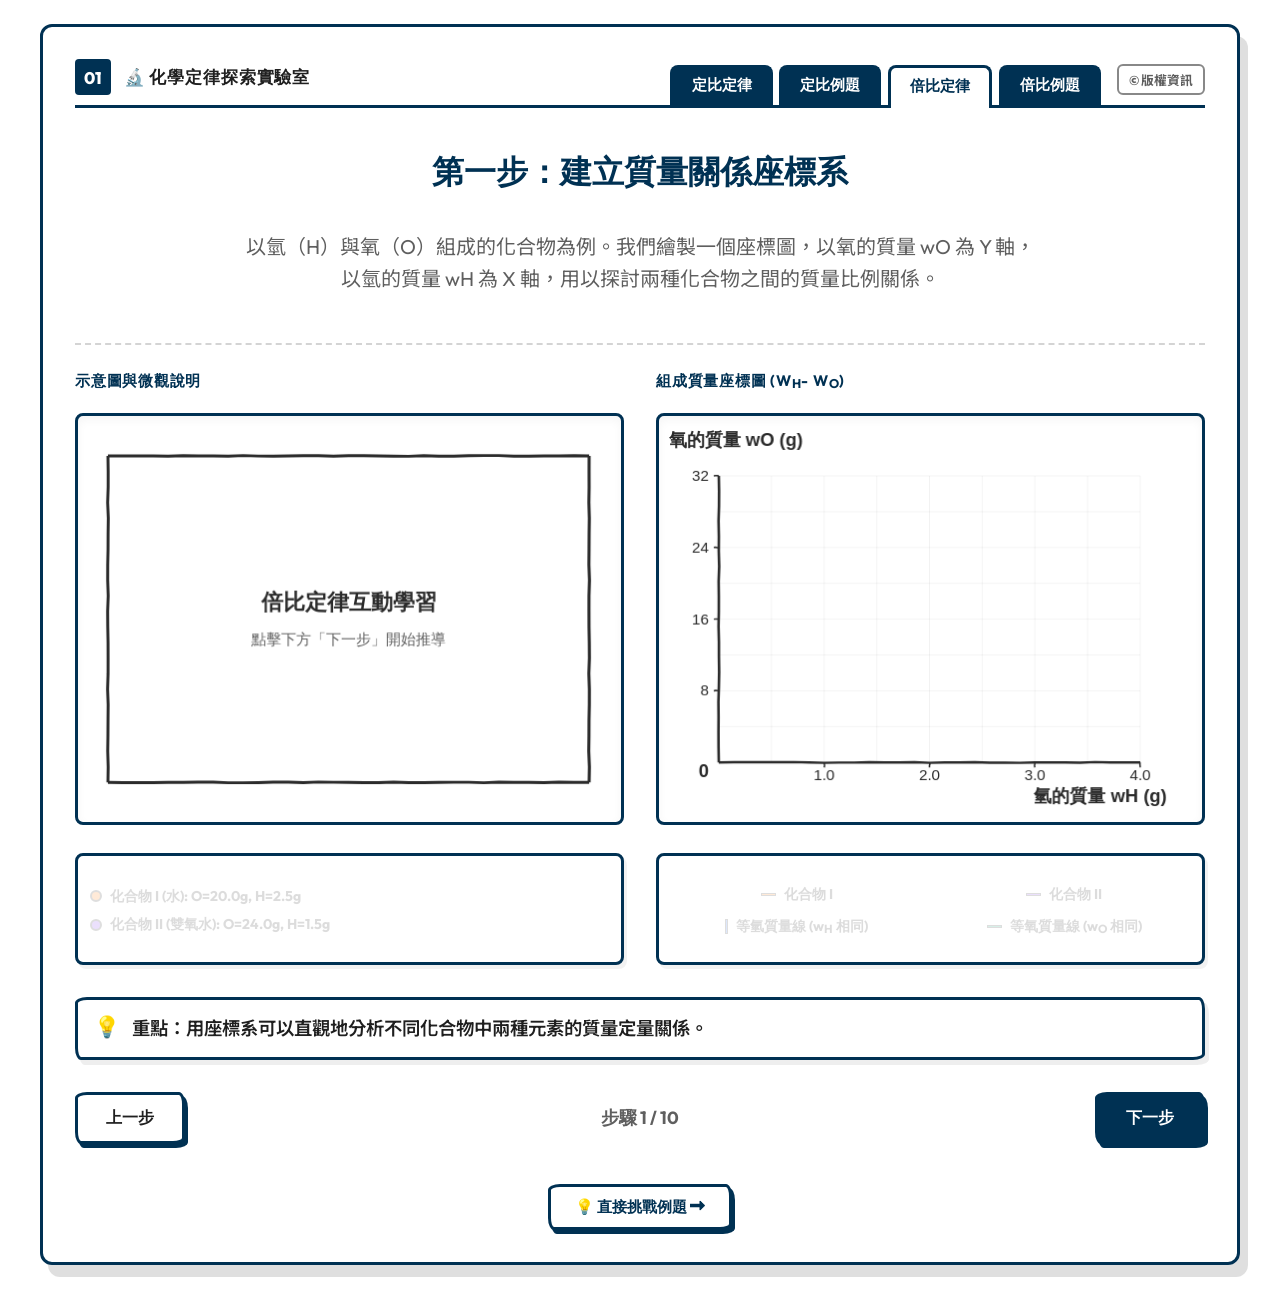
==== commit 4f33be43: "fix: clarify current tab and challenge badges" ====
--- a/multiple_proportions.html
+++ b/multiple_proportions.html
@@ -8,7 +8,7 @@
     <link rel="preconnect" href="https://fonts.googleapis.com">
     <link rel="preconnect" href="https://fonts.gstatic.com" crossorigin>
     <link href="https://fonts.googleapis.com/css2?family=EB+Garamond:ital,wght@0,400..800;1,400..800&family=Noto+Sans+TC:wght@300;400;500;700&family=Outfit:wght@300;400;600;700&display=swap" rel="stylesheet">
-    <link rel="stylesheet" href="style.css?v=20260718_02">
+    <link rel="stylesheet" href="style.css?v=20260718_04">
     <style>
         /* Force body to prevent horizontal scrollbars and ensure centering */
         body {
@@ -190,9 +190,9 @@
 
     <!-- 版權 Modal -->
     <div id="copyrightModal" style="display: none; position: fixed; top: 0; left: 0; width: 100%; height: 100%; background: rgba(0, 0, 0, 0.4); backdrop-filter: blur(4px); z-index: 9999; justify-content: center; align-items: center; padding: 1.5rem;">
-        <div style="background: #ffffff; border: 3px solid #2b2b2b; border-radius: 16px; max-width: 550px; width: 100%; box-shadow: 6px 8px 0px rgba(43, 43, 43, 0.15); display: flex; flex-direction: column; overflow: hidden; font-family: 'Outfit', 'Noto Sans TC', sans-serif; animation: modalFadeIn 0.3s ease;">
+        <div style="background: #ffffff; border: 3px solid var(--border-color); border-radius: 16px; max-width: 550px; width: 100%; box-shadow: 6px 8px 0px rgba(43, 43, 43, 0.15); display: flex; flex-direction: column; overflow: hidden; font-family: 'Outfit', 'Noto Sans TC', sans-serif; animation: modalFadeIn 0.3s ease;">
             <!-- Modal Header -->
-            <div style="background: #f9fafb; border-bottom: 2.5px solid #2b2b2b; padding: 1.2rem 1.5rem; display: flex; justify-content: space-between; align-items: center;">
+            <div style="background: #f9fafb; border-bottom: 2.5px solid var(--border-color); padding: 1.2rem 1.5rem; display: flex; justify-content: space-between; align-items: center;">
                 <strong style="font-size: 1.2rem; color: #1f1f1f; font-weight: bold;">版權與使用限制</strong>
                 <button onclick="closeCopyrightModal()" style="background: none; border: none; font-size: 1.5rem; font-weight: bold; cursor: pointer; color: #5f5f5f; transition: color 0.2s;" onmouseover="this.style.color='#ef4444'" onmouseout="this.style.color='#5f5f5f'">&times;</button>
             </div>
@@ -216,7 +216,7 @@
             </div>
             <!-- Modal Footer -->
             <div style="background: #f9fafb; border-top: 1.5px dashed rgba(43,43,43,0.15); padding: 1rem 1.5rem; display: flex; justify-content: flex-end;">
-                <button onclick="closeCopyrightModal()" style="background: #ffffff; border: 2px solid #2b2b2b; border-radius: 8px; padding: 0.5rem 1.2rem; font-family: inherit; font-weight: bold; cursor: pointer; transition: all 0.2s; box-shadow: 2px 2px 0px #2b2b2b;" onmouseover="this.style.transform='translate(-1px, -1px)'; this.style.boxShadow='3px 3px 0px #2b2b2b'" onmouseout="this.style.transform='none'; this.style.boxShadow='2px 2px 0px #2b2b2b'">關閉</button>
+                <button onclick="closeCopyrightModal()" style="background: #ffffff; border: 2px solid var(--border-color); border-radius: 8px; padding: 0.5rem 1.2rem; font-family: inherit; font-weight: bold; cursor: pointer; transition: all 0.2s; box-shadow: 2px 2px 0px #2b2b2b;" onmouseover="this.style.transform='translate(-1px, -1px)'; this.style.boxShadow='3px 3px 0px #2b2b2b'" onmouseout="this.style.transform='none'; this.style.boxShadow='2px 2px 0px #2b2b2b'">關閉</button>
             </div>
         </div>
     </div>
--- a/style.css
+++ b/style.css
@@ -253,7 +253,7 @@
 .nav-btn.highlight-btn {
     background: var(--theme-primary, #003153) !important;
     color: var(--theme-on-primary, #ffffff) !important;
-    border-color: #2b2b2b !important;
+    border-color: var(--border-color) !important;
     box-shadow: 3px 4px 0px #2b2b2b !important;
     animation: buttonWiggle 2.5s infinite ease-in-out;
 }
@@ -284,14 +284,14 @@
 }
 
 .btn-primary {
-    background: var(--theme-primary, #003153) !important;
+    background: var(--theme-primary, #003153);
     color: var(--theme-on-primary, #ffffff) !important;
     border-color: var(--border-color);
     box-shadow: 3px 4px 0px var(--border-color);
 }
 
 .btn-primary:hover {
-    background: var(--theme-primary-hover, #174a6b) !important;
+    background: var(--theme-primary-hover, #174a6b);
     box-shadow: 4px 6px 0px var(--border-color);
 }
 
@@ -337,8 +337,8 @@
     padding: 0.5rem 1.2rem;
     border: 2px solid var(--theme-primary, #003153);
     border-bottom: none;
-    background: #ffffff;
-    color: var(--theme-primary, #003153);
+    background: var(--theme-primary, #003153);
+    color: var(--theme-on-primary, #ffffff);
     border-radius: 8px 8px 0 0;
     transition: all 0.15s ease;
     cursor: pointer;
@@ -346,14 +346,15 @@
 }
 
 .soil-tab-btn:hover {
-    background: var(--theme-primary-soft, #eaf1f5) !important;
+    background: var(--theme-primary-hover, #174a6b) !important;
+    color: var(--theme-on-primary, #ffffff) !important;
+    text-decoration: none !important;
+}
+
+.soil-tab-btn.active,
+.soil-tab-btn.active:hover {
+    background: #ffffff !important;
     color: var(--theme-primary, #003153) !important;
-    text-decoration: none !important;
-}
-
-.soil-tab-btn.active {
-    background: var(--theme-primary, #003153) !important;
-    color: var(--theme-on-primary, #ffffff) !important;
     text-decoration: none !important;
     border-width: 3px;
     border-color: var(--theme-primary, #003153);
